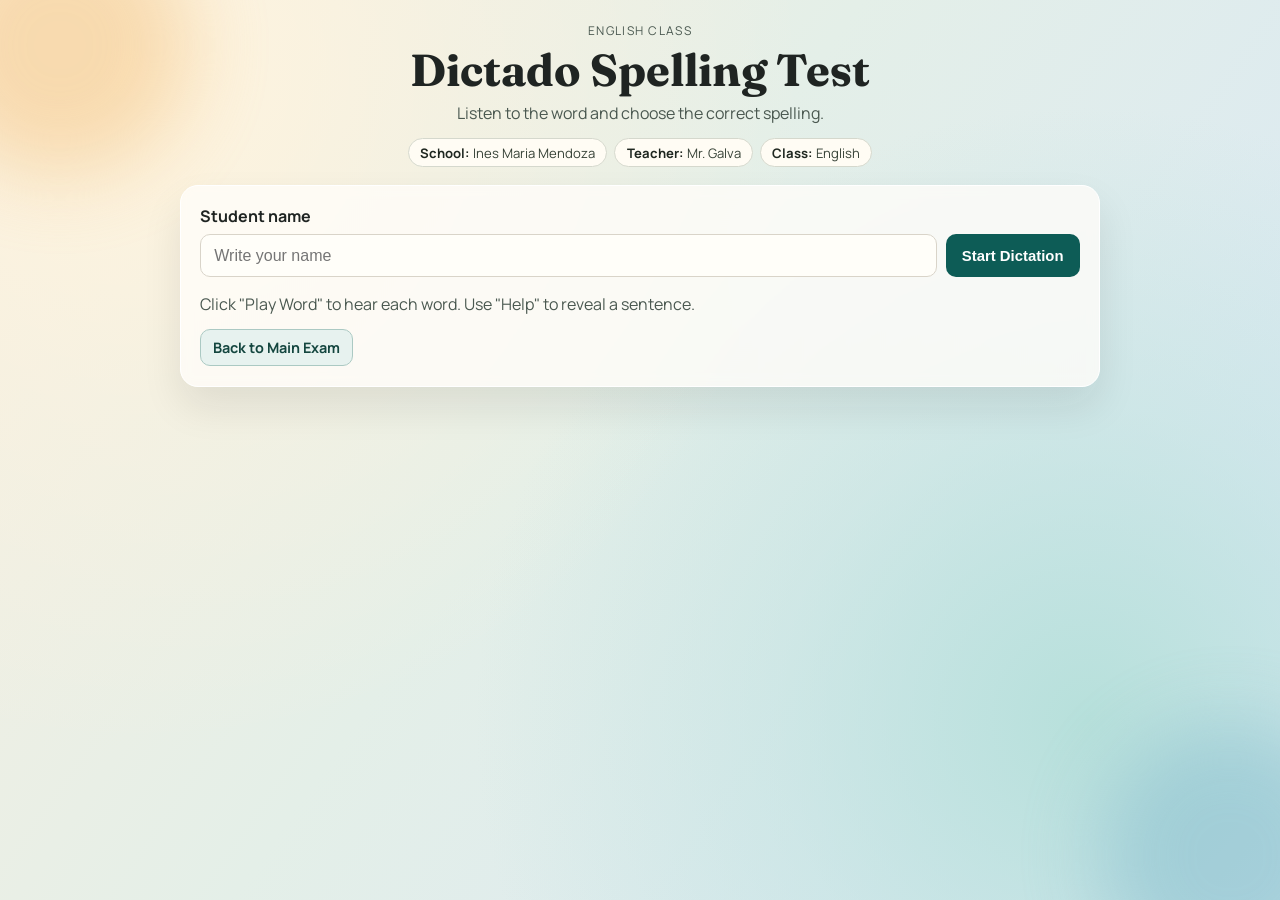
==== dictado.html @ daa52b66 "Add English dictation test with audio and help sentences" ====
<!doctype html>
<html lang="en">
<head>
  <meta charset="UTF-8" />
  <meta name="viewport" content="width=device-width, initial-scale=1.0" />
  <title>Dictado | English Spelling Test</title>
  <link rel="preconnect" href="https://fonts.googleapis.com" />
  <link rel="preconnect" href="https://fonts.gstatic.com" crossorigin />
  <link
    href="https://fonts.googleapis.com/css2?family=Fraunces:opsz,wght@9..144,600;9..144,700&family=Manrope:wght@400;600;700&display=swap"
    rel="stylesheet"
  />
  <link rel="stylesheet" href="dictado.css" />
</head>
<body>
  <div class="ambient ambient-a" aria-hidden="true"></div>
  <div class="ambient ambient-b" aria-hidden="true"></div>

  <main class="shell">
    <header class="hero">
      <p class="eyebrow">English Class</p>
      <h1>Dictado Spelling Test</h1>
      <p class="subtitle">Listen to the word and choose the correct spelling.</p>
      <div class="identity-strip" aria-label="Exam context">
        <span class="identity-pill"><strong>School:</strong> Ines Maria Mendoza</span>
        <span class="identity-pill"><strong>Teacher:</strong> Mr. Galva</span>
        <span class="identity-pill"><strong>Class:</strong> English</span>
      </div>
    </header>

    <section id="start-screen" class="panel">
      <label for="student-name">Student name</label>
      <div class="start-row">
        <input
          id="student-name"
          type="text"
          placeholder="Write your name"
          maxlength="60"
          autocomplete="name"
        />
        <button id="start-btn" type="button">Start Dictation</button>
      </div>
      <p class="meta">Click "Play Word" to hear each word. Use "Help" to reveal a sentence.</p>
      <div class="switch-row">
        <a class="switch-link" href="index.html">Back to Main Exam</a>
      </div>
    </section>

    <section id="quiz-screen" class="panel hidden">
      <div class="status-grid">
        <div class="status-block">
          <span class="status-label">Student</span>
          <strong id="student-label">-</strong>
        </div>
        <div class="status-block">
          <span class="status-label">Question</span>
          <strong id="progress-label">1 / 12</strong>
        </div>
        <div class="status-block">
          <span class="status-label">Score</span>
          <strong id="score-label">0</strong>
        </div>
      </div>

      <article class="question-card">
        <p class="question-section">Dictado</p>
        <h2 id="question-text">Choose the correct spelling.</h2>

        <div class="actions-row">
          <button id="play-btn" type="button">Play Word</button>
          <button id="help-btn" class="ghost" type="button">Help: Show Sentence</button>
        </div>

        <p id="sentence-box" class="sentence-box hidden"></p>
        <div id="options" class="options" role="group" aria-label="Word choices"></div>
        <p id="feedback-line" class="feedback neutral">Pick the spelling you hear.</p>
      </article>

      <div class="nav-row">
        <button id="next-btn" type="button" disabled>Next</button>
      </div>
    </section>

    <section id="result-screen" class="panel hidden">
      <h2>Dictation Results</h2>
      <p id="score-line" class="result-line"></p>
      <p id="message-line" class="result-line"></p>
      <div class="nav-row">
        <button id="retry-btn" type="button">Try Again</button>
      </div>
      <div id="review-list" class="review-list"></div>
    </section>
  </main>

  <script src="dictado.js"></script>
</body>
</html>
---- dictado.css ----
:root {
  --ink: #1f2422;
  --ink-soft: #4a5850;
  --panel: #fffdf9cc;
  --line: #d9d4c9;
  --accent: #0d5c56;
  --accent-soft: #dcefed;
  --good: #0f7b55;
  --bad: #b13838;
}

* {
  box-sizing: border-box;
}

body {
  margin: 0;
  min-height: 100vh;
  font-family: "Manrope", "Trebuchet MS", sans-serif;
  color: var(--ink);
  background:
    radial-gradient(circle at 10% 8%, #fff4de 0, #fff4de66 23%, transparent 48%),
    radial-gradient(circle at 85% 80%, #b7e0db 0, #b7e0db66 24%, transparent 47%),
    linear-gradient(125deg, #f8efe0, #e4efe8 45%, #d7e7f6);
  padding: 1.4rem 1rem 2.5rem;
}

.ambient {
  position: fixed;
  width: 260px;
  height: 260px;
  border-radius: 999px;
  filter: blur(40px);
  opacity: 0.48;
  z-index: 0;
  pointer-events: none;
}

.ambient-a {
  top: -85px;
  left: -70px;
  background: #f2bf7b;
}

.ambient-b {
  right: -80px;
  bottom: -85px;
  background: #80b9cb;
}

.shell {
  position: relative;
  z-index: 1;
  width: min(920px, 100%);
  margin: 0 auto;
}

.hero {
  text-align: center;
  margin-bottom: 1.1rem;
}

.eyebrow {
  margin: 0;
  letter-spacing: 0.12em;
  text-transform: uppercase;
  font-size: 0.75rem;
  color: var(--ink-soft);
}

h1 {
  margin: 0.32rem 0 0;
  font-family: "Fraunces", Georgia, serif;
  font-size: clamp(1.9rem, 5vw, 2.8rem);
  line-height: 1.1;
}

.subtitle {
  margin: 0.5rem 0 0;
  color: var(--ink-soft);
}

.identity-strip {
  margin: 0.9rem auto 0;
  display: flex;
  flex-wrap: wrap;
  justify-content: center;
  gap: 0.45rem;
}

.identity-pill {
  display: inline-flex;
  align-items: center;
  gap: 0.25rem;
  border-radius: 999px;
  border: 1px solid #d5d8cd;
  padding: 0.28rem 0.7rem;
  font-size: 0.82rem;
  color: #374237;
  background: #fffcf4;
}

.identity-pill strong {
  color: #1f2720;
}

.panel {
  background: var(--panel);
  border: 1px solid #ffffff;
  backdrop-filter: blur(6px);
  border-radius: 18px;
  padding: clamp(1rem, 3vw, 1.2rem);
  box-shadow: 0 20px 40px #11111117;
}

.panel + .panel {
  margin-top: 1rem;
}

label {
  display: block;
  margin-bottom: 0.45rem;
  font-weight: 700;
}

.start-row {
  display: grid;
  grid-template-columns: minmax(0, 1fr) auto;
  gap: 0.55rem;
}

input {
  min-width: 0;
  border: 1px solid var(--line);
  border-radius: 10px;
  padding: 0.72rem 0.82rem;
  font-size: 1rem;
  background: #fffef9;
}

.meta {
  margin-bottom: 0;
  color: var(--ink-soft);
}

.switch-row {
  margin-top: 0.9rem;
}

.switch-link {
  display: inline-block;
  border: 1px solid #abc9c3;
  border-radius: 10px;
  padding: 0.5rem 0.75rem;
  background: #e7f2ef;
  color: #14463f;
  text-decoration: none;
  font-weight: 700;
  font-size: 0.9rem;
}

.switch-link:hover {
  filter: brightness(1.03);
}

.status-grid {
  display: grid;
  grid-template-columns: repeat(3, minmax(0, 1fr));
  gap: 0.55rem;
}

.status-block {
  border: 1px solid var(--line);
  border-radius: 10px;
  background: #fffef8;
  padding: 0.62rem 0.7rem;
}

.status-label {
  display: block;
  font-size: 0.75rem;
  color: var(--ink-soft);
  text-transform: uppercase;
  letter-spacing: 0.08em;
}

.question-card {
  margin-top: 1rem;
  padding: clamp(0.95rem, 2.2vw, 1.2rem);
  border-radius: 14px;
  border: 1px solid var(--line);
  background: #fffdf7;
}

.question-section {
  margin: 0;
  color: var(--accent);
  font-weight: 700;
  letter-spacing: 0.06em;
  text-transform: uppercase;
  font-size: 0.77rem;
}

h2 {
  margin: 0.55rem 0 0;
  font-family: "Fraunces", Georgia, serif;
  font-size: clamp(1.1rem, 2.1vw, 1.35rem);
  line-height: 1.35;
}

.actions-row {
  margin-top: 0.95rem;
  display: flex;
  gap: 0.56rem;
  flex-wrap: wrap;
}

button {
  border: 0;
  border-radius: 10px;
  padding: 0.72rem 1.02rem;
  font-size: 0.93rem;
  font-weight: 700;
  cursor: pointer;
  color: #fff;
  background: var(--accent);
  transition: filter 180ms ease, transform 180ms ease;
}

button:hover:enabled {
  filter: brightness(1.07);
  transform: translateY(-1px);
}

button:disabled {
  cursor: not-allowed;
  opacity: 0.56;
}

button.ghost {
  background: #d9e7e5;
  color: #15413e;
}

.sentence-box {
  margin: 0.8rem 0 0;
  padding: 0.62rem 0.7rem;
  border-radius: 10px;
  border: 1px solid #d9d4c9;
  background: #fdf6e8;
  color: #584a2e;
  font-size: 0.92rem;
}

.options {
  margin-top: 0.85rem;
  display: grid;
  grid-template-columns: repeat(2, minmax(0, 1fr));
  gap: 0.56rem;
}

.option {
  text-align: left;
  background: #fffef9;
  border: 1px solid var(--line);
  color: var(--ink);
}

.option.correct {
  border-color: var(--good);
  background: #ddf4e8;
}

.option.wrong {
  border-color: var(--bad);
  background: #fae6e6;
}

.feedback {
  margin: 0.75rem 0 0;
  padding: 0.55rem 0.7rem;
  border-radius: 10px;
  border: 1px solid var(--line);
  font-size: 0.91rem;
}

.feedback.neutral {
  background: #f3efe4;
  color: #51483d;
}

.feedback.good {
  background: #ddf3e8;
  color: #0f6041;
  border-color: #8cc4aa;
}

.feedback.bad {
  background: #fae6e6;
  color: #8f2f2f;
  border-color: #dfa4a4;
}

.nav-row {
  margin-top: 1rem;
  display: flex;
  justify-content: flex-end;
  gap: 0.56rem;
}

.hidden {
  display: none;
}

.result-line {
  margin: 0.4rem 0 0;
}

.review-list {
  margin-top: 1rem;
  display: grid;
  gap: 0.75rem;
}

.review-item {
  border: 1px solid var(--line);
  border-left-width: 6px;
  border-radius: 12px;
  padding: 0.8rem;
  background: #fffef9;
}

.review-item.correct {
  border-left-color: var(--good);
}

.review-item.wrong {
  border-left-color: var(--bad);
}

.review-item h3 {
  margin: 0;
  font-size: 1rem;
}

.review-item p {
  margin: 0.4rem 0 0;
  color: #343d34;
}

@media (max-width: 760px) {
  body {
    padding: 1rem 0.8rem 2rem;
  }

  .start-row {
    grid-template-columns: 1fr;
  }

  .status-grid {
    grid-template-columns: 1fr;
  }

  .options {
    grid-template-columns: 1fr;
  }

  .nav-row {
    justify-content: stretch;
  }

  .nav-row button {
    flex: 1;
  }
}
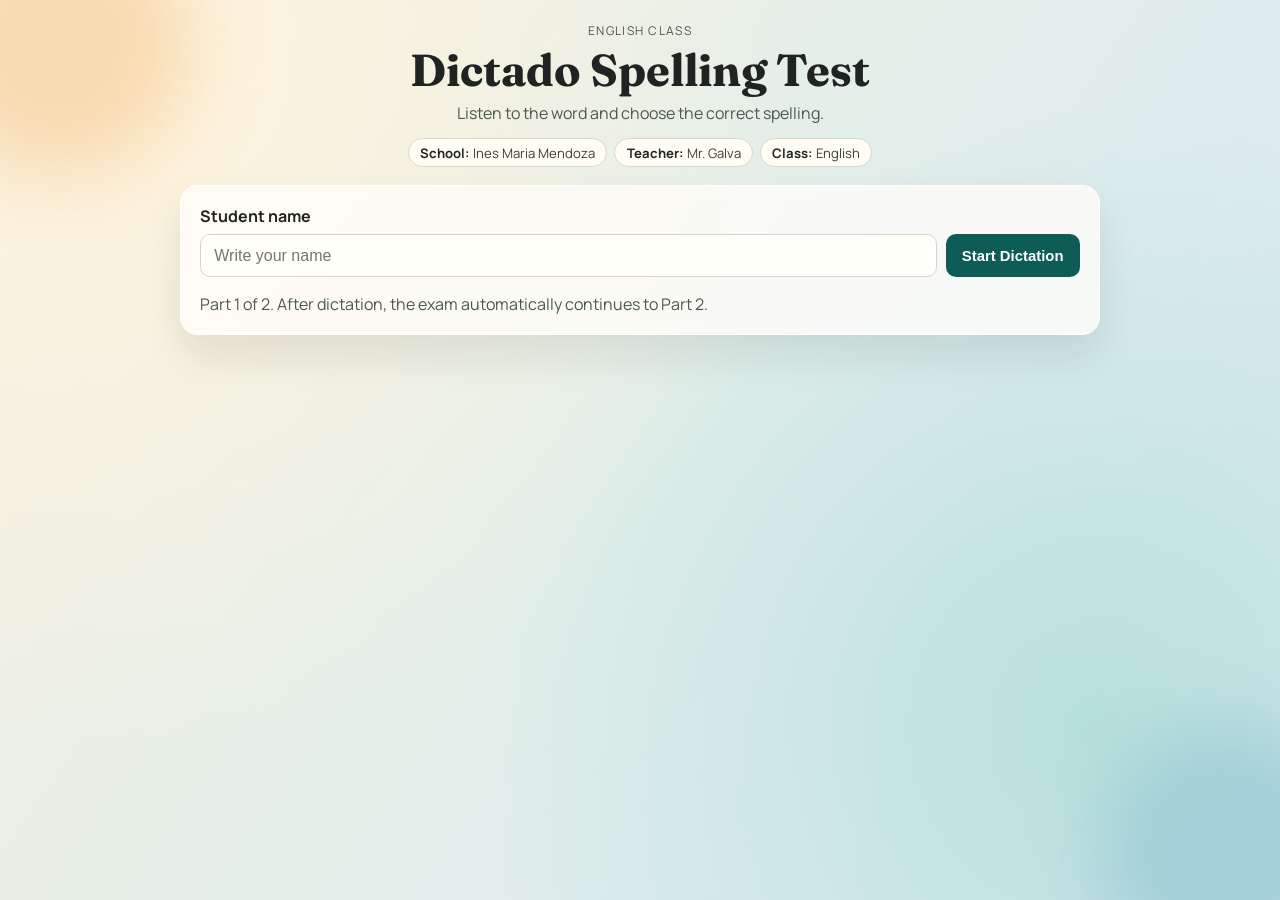
==== commit 9184830f: "Chain dictation into main exam and score total out of 100" ====
--- a/dictado.html
+++ b/dictado.html
@@ -40,10 +40,7 @@
         />
         <button id="start-btn" type="button">Start Dictation</button>
       </div>
-      <p class="meta">Click "Play Word" to hear each word. Use "Help" to reveal a sentence.</p>
-      <div class="switch-row">
-        <a class="switch-link" href="index.html">Back to Main Exam</a>
-      </div>
+      <p class="meta">Part 1 of 2. After dictation, the exam automatically continues to Part 2.</p>
     </section>
 
     <section id="quiz-screen" class="panel hidden">
@@ -70,6 +67,11 @@
           <button id="play-btn" type="button">Play Word</button>
           <button id="help-btn" class="ghost" type="button">Help: Show Sentence</button>
         </div>
+        <div class="voice-row">
+          <label class="voice-label" for="voice-select">Voice</label>
+          <select id="voice-select" class="voice-select" aria-label="English voice"></select>
+        </div>
+        <p id="voice-note" class="voice-note">Loading available English voices...</p>
 
         <p id="sentence-box" class="sentence-box hidden"></p>
         <div id="options" class="options" role="group" aria-label="Word choices"></div>
@@ -78,6 +80,27 @@
 
       <div class="nav-row">
         <button id="next-btn" type="button" disabled>Next</button>
+      </div>
+
+      <div id="proctor-lock" class="proctor-lock hidden" role="dialog" aria-modal="true">
+        <div class="proctor-card">
+          <h3>Test Paused</h3>
+          <p id="proctor-message" class="proctor-message">
+            Security lock activated. Ask your teacher for an unlock code.
+          </p>
+          <p id="proctor-usage" class="proctor-usage"></p>
+          <div class="proctor-row">
+            <input
+              id="proctor-code-input"
+              type="password"
+              inputmode="numeric"
+              maxlength="4"
+              placeholder="Enter teacher code"
+            />
+            <button id="proctor-unlock-btn" type="button">Unlock</button>
+          </div>
+          <p id="proctor-error" class="proctor-error hidden"></p>
+        </div>
       </div>
     </section>
 
--- a/dictado.css
+++ b/dictado.css
@@ -169,6 +169,10 @@
   gap: 0.55rem;
 }
 
+#quiz-screen {
+  position: relative;
+}
+
 .status-block {
   border: 1px solid var(--line);
   border-radius: 10px;
@@ -213,6 +217,36 @@
   display: flex;
   gap: 0.56rem;
   flex-wrap: wrap;
+}
+
+.voice-row {
+  margin-top: 0.78rem;
+  display: grid;
+  grid-template-columns: auto minmax(180px, 1fr);
+  gap: 0.55rem;
+  align-items: center;
+}
+
+.voice-label {
+  margin: 0;
+  font-size: 0.86rem;
+  color: var(--ink-soft);
+}
+
+.voice-select {
+  min-width: 0;
+  border: 1px solid var(--line);
+  border-radius: 10px;
+  padding: 0.5rem 0.62rem;
+  font-size: 0.9rem;
+  background: #fffef9;
+  color: var(--ink);
+}
+
+.voice-note {
+  margin: 0.55rem 0 0;
+  font-size: 0.85rem;
+  color: #475549;
 }
 
 button {
@@ -301,6 +335,66 @@
   border-color: #dfa4a4;
 }
 
+.proctor-lock {
+  position: absolute;
+  inset: 0;
+  background: #12121273;
+  backdrop-filter: blur(2px);
+  display: grid;
+  place-items: center;
+  z-index: 20;
+  border-radius: 18px;
+  padding: 1rem;
+}
+
+.proctor-card {
+  width: min(100%, 520px);
+  background: #fffef9;
+  border: 1px solid var(--line);
+  border-radius: 14px;
+  padding: 1rem;
+  box-shadow: 0 18px 40px #11111124;
+}
+
+.proctor-card h3 {
+  margin: 0;
+  font-family: "Fraunces", Georgia, serif;
+}
+
+.proctor-message {
+  margin: 0.55rem 0 0;
+}
+
+.proctor-usage {
+  margin: 0.55rem 0 0;
+  color: #4b5752;
+  font-size: 0.9rem;
+}
+
+.proctor-row {
+  margin-top: 0.8rem;
+  display: grid;
+  grid-template-columns: minmax(0, 1fr) auto;
+  gap: 0.52rem;
+}
+
+.proctor-row input {
+  border: 1px solid var(--line);
+  border-radius: 10px;
+  padding: 0.68rem 0.76rem;
+  font-size: 0.96rem;
+}
+
+.proctor-error {
+  margin: 0.65rem 0 0;
+  padding: 0.5rem 0.62rem;
+  border-radius: 10px;
+  background: #fae6e6;
+  border: 1px solid #dfa4a4;
+  color: #8f2f2f;
+  font-size: 0.9rem;
+}
+
 .nav-row {
   margin-top: 1rem;
   display: flex;
@@ -365,6 +459,15 @@
     grid-template-columns: 1fr;
   }
 
+  .voice-row {
+    grid-template-columns: 1fr;
+    gap: 0.42rem;
+  }
+
+  .proctor-row {
+    grid-template-columns: 1fr;
+  }
+
   .nav-row {
     justify-content: stretch;
   }
